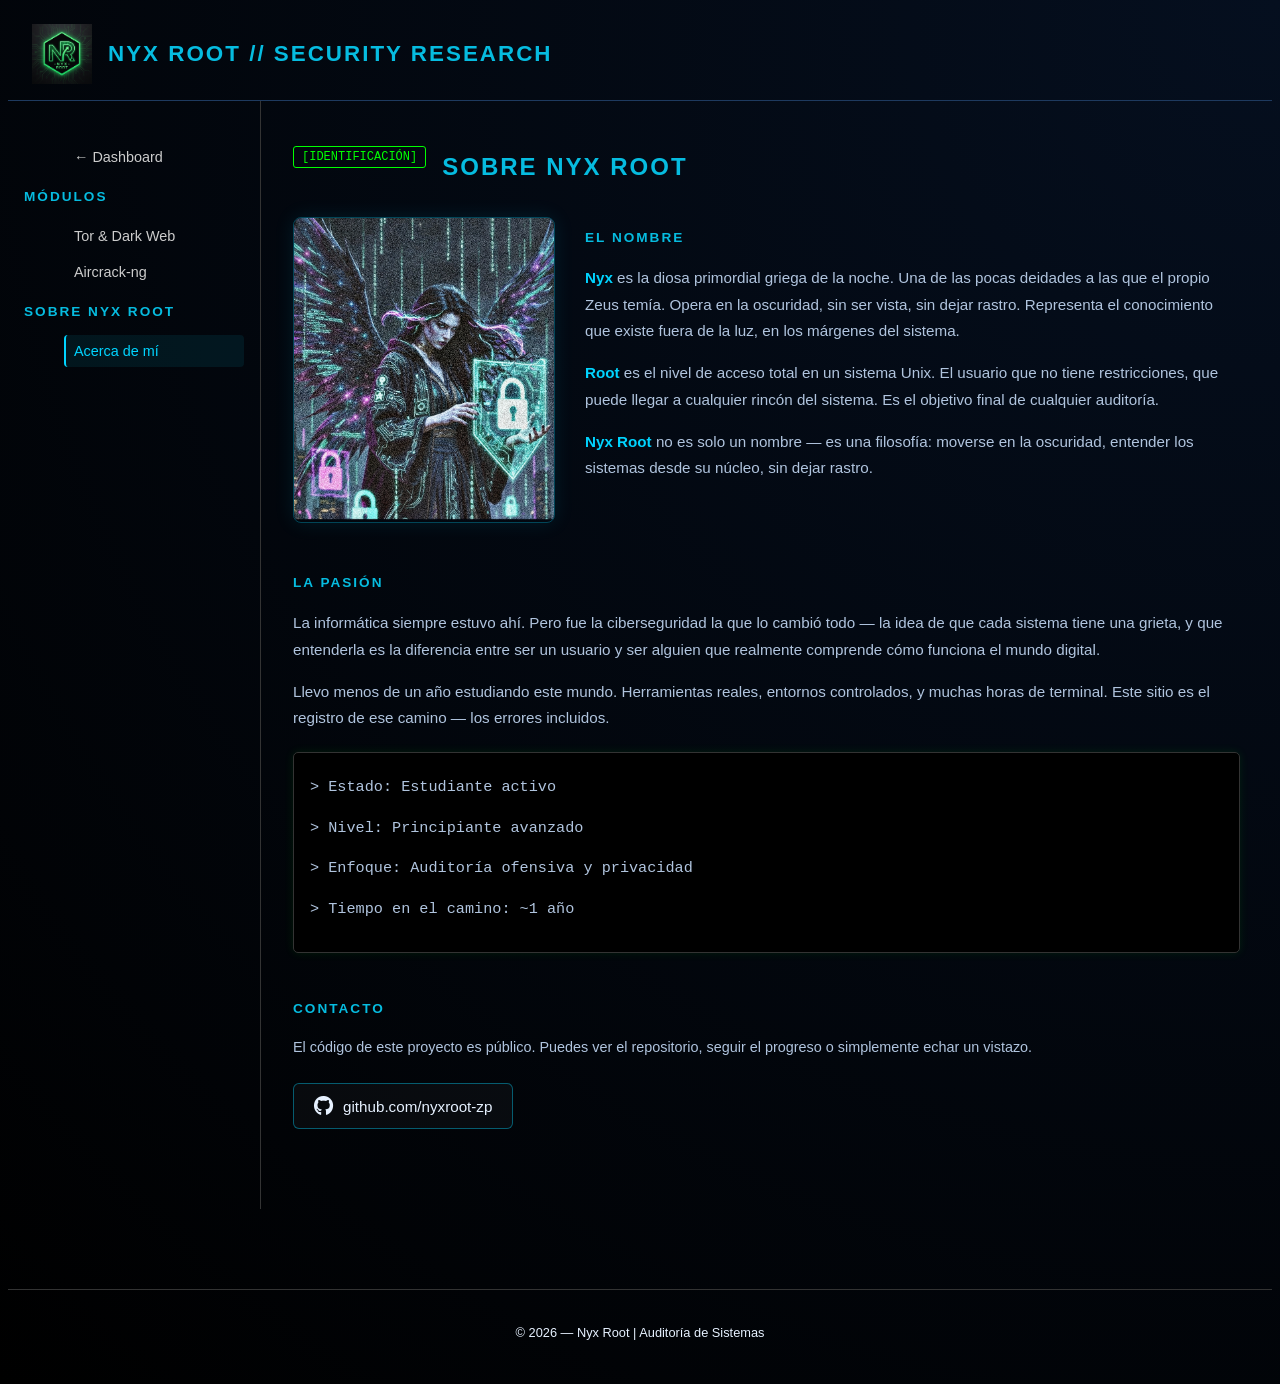
==== about.html @ 3564d85b "Páginas ABOUT" ====
<!DOCTYPE html>
<html lang="es">
    <head>
        <meta charset="UTF-8">
        <meta name="viewport" content="width=device-width, initial-scale=1.0">
        <title>Sobre Nyx Root // Security Research</title>
        <link rel="stylesheet" href="style.css">
        <link rel="stylesheet" href="about.css">
        <link rel="icon" href="favicon.ico" type="image/x-icon">
        <link rel="stylesheet" href="https://cdnjs.cloudflare.com/ajax/libs/font-awesome/6.5.0/css/all.min.css">
    </head>
    <body>

        <header>
            <div class="header-inner">
                <img src="Icono Nyx Root.png" alt="Logo Nyx Root" class="logo">
                <h1>Nyx Root // Security Research</h1>
            </div>
        </header>

        <div class="contenedor-principal">

            <nav class="sidebar">
                <div class="sidebar-seccion">
                    <ul>
                        <li><a href="index.html">← Dashboard</a></li>
                    </ul>
                    <h3>Módulos</h3>
                    <ul>
                        <li><a href="tor-darkweb.html">Tor &amp; Dark Web</a></li>
                        <li><a href="#">Aircrack-ng</a></li>
                    </ul>
                </div>
                <div class="sidebar-seccion">
                    <h3>Sobre Nyx Root</h3>
                    <ul>
                        <li><a href="about.html" class="modulo-activo">Acerca de mí</a></li>
                    </ul>
                </div>
            </nav>

            <main class="contenido">

              
                <div class="modulo-header">
                    <span class="modulo-badge">[IDENTIFICACIÓN]</span>
                    <h2>Sobre Nyx Root</h2>
                </div>

                <section class="about-seccion nombre-seccion">
                    <div class="nyx-imagen">
                        <img src="goddess.jpg" alt="Nyx, diosa de la noche" class="foto-nyx">
                    </div>
                    <div class="nyx-texto">
                        <h3>El Nombre</h3>
                        <p>
                            <span class="highlight">Nyx</span> es la diosa primordial griega de la noche.
                            Una de las pocas deidades a las que el propio Zeus temía. Opera en la oscuridad,
                            sin ser vista, sin dejar rastro. Representa el conocimiento que existe fuera de la luz,
                            en los márgenes del sistema.
                        </p>
                        <p>
                            <span class="highlight">Root</span> es el nivel de acceso total en un sistema Unix.
                            El usuario que no tiene restricciones, que puede llegar a cualquier rincón del sistema.
                            Es el objetivo final de cualquier auditoría.
                        </p>
                        <p>
                            <span class="highlight">Nyx Root</span> no es solo un nombre — es una filosofía:
                            moverse en la oscuridad, entender los sistemas desde su núcleo,
                            sin dejar rastro.
                        </p>
                    </div>
                </section>

                <section class="about-seccion">
                    <h3>La Pasión</h3>
                    <div class="pasion-bloque">
                        <p>
                            La informática siempre estuvo ahí. Pero fue la ciberseguridad la que lo cambió todo —
                            la idea de que cada sistema tiene una grieta, y que entenderla es la diferencia entre
                            ser un usuario y ser alguien que realmente comprende cómo funciona el mundo digital.
                        </p>
                        <p>
                            Llevo menos de un año estudiando este mundo.
                            Herramientas reales, entornos controlados, y muchas horas de terminal.
                            Este sitio es el registro de ese camino — los errores incluidos.
                        </p>
                        <div class="log-caja" style="margin-top: 20px;">
                            <p class="entrada-log">> Estado: Estudiante activo</p>
                            <p class="entrada-log">> Nivel: Principiante avanzado</p>
                            <p class="entrada-log">> Enfoque: Auditoría ofensiva y privacidad</p>
                            <p class="entrada-log">> Tiempo en el camino: ~1 año</p>
                        </div>
                    </div>
                </section>

                <section class="about-seccion contacto-seccion">
                    <h3>Contacto</h3>
                    <p>El código de este proyecto es público. Puedes ver el repositorio, seguir el progreso o simplemente echar un vistazo.</p>
                    <a href="https://github.com/nyxroot-zp" target="_blank" class="github-btn">
                        <i class="fa-brands fa-github"></i>
                        github.com/nyxroot-zp
                    </a>
                </section>

            </main>
        </div>

        <footer>
            <p>&copy; 2026 — Nyx Root | Auditoría de Sistemas</p>
        </footer>

    </body>
</html>
---- style.css ----
body {
    background: radial-gradient(circle at top right, #050f1f, #000);
    min-height: 100vh;
    color: #e6f1ff;
    font-family: 'Segoe UI', sans-serif;
}
 
header {
    border-bottom: 1px solid #1e3a5f;
    padding: 16px 24px;
}
 
.header-inner {
    display: flex;
    align-items: center;
    gap: 16px;
}
 
.logo {
    width: 60px;
    height: auto;
    vertical-align: middle;
}
 
h1 {
    color: #06bce0;
    font-size: 1.4em;
    text-transform: uppercase;
    letter-spacing: 2px;
    white-space: nowrap;
}
 
h2, h3 {
    color: #06bce0;
    text-transform: uppercase;
    letter-spacing: 2px;
}
.contenedor-principal {
    display: flex;
    min-height: calc(100vh - 130px);
}
 
.sidebar {
    width: 220px;
    flex-shrink: 0;
    border-right: 1px solid #333;
    padding: 24px 16px;
}
 
.sidebar h3 {
    margin-bottom: 16px;
    font-size: 0.85em;
    color: #06bce0;
}
 
.sidebar ul {
    list-style: none;
}
 
.sidebar ul li {
    margin-bottom: 4px;
}
 
.sidebar ul li a {
    display: block;
    color: #cccccc;
    text-decoration: none;
    padding: 8px 10px;
    border-radius: 4px;
    font-size: 0.9em;
    transition: background 0.2s ease, color 0.2s ease;
}
 
.sidebar ul li a:hover {
    color: #00d4ff;
    background: rgba(0, 212, 255, 0.08);
}

.contenido {
    flex: 1;
    padding: 32px;
}
 
.contenido h2 {
    margin-bottom: 24px;
}
 
.log-caja {
    background: #000;
    overflow-x: auto;
    color: #00ff00;
    font-family: 'Courier New', monospace;
    padding: 16px;
    border: 1px solid #333;
    border-radius: 5px;
    margin: 20px 0;
    box-shadow: 0 0 10px rgba(0, 255, 0, 0.1);
    transition: border-color 0.3s ease, box-shadow 0.3s ease;
}
 
.log-caja:hover {
    border-color: #00d4ff;
    box-shadow: 0 0 15px rgba(0, 212, 255, 0.3);
}
 
.entrada-log {
    margin: 5px 0;
    font-size: 0.9em;
}
 
p {
    color: #e6f1ff;
    line-height: 1.6;
}
.video-cyber {
    margin: 32px auto;
    max-width: 640px;
}
 
.video-cyber video {
    border: 1px solid #1e3a5f;
    border-radius: 3px;
}
.tech-stack {
    margin-top: 40px;
}
 
.tech-stack h3 {
    margin-bottom: 16px;
}
 
.grid-herramientas {
    display: grid;
    grid-template-columns: repeat(2, 1fr);
    gap: 15px;
    margin-top: 15px;
}
 
.tarjeta {
    background: rgba(255, 255, 255, 0.05);
    backdrop-filter: blur(10px);
    border: 1px solid rgba(0, 212, 255, 0.3);
    padding: 15px;
    text-align: center;
    border-radius: 8px;
    color: #e6f1ff;
    transition: background 0.3s ease, border-color 0.3s ease;
}
 
.tarjeta:hover {
    background: rgba(0, 212, 255, 0.1);
    border-color: #00d4ff;
}
footer {
    text-align: center;
    margin-top: 80px;
    color: #555;
    font-size: 0.8em;
    border-top: 1px solid #333;
    padding: 20px;
}
 
@media (max-width: 768px) {
    .contenedor-principal {
        flex-direction: column;
    }
 
    .sidebar {
        width: 100%;
        border-right: none;
        border-bottom: 1px solid #333;
        margin-bottom: 20px;
    }
 
    .grid-herramientas {
        grid-template-columns: repeat(2, 1fr);
    }
 
    h1, h2 {
        font-size: 1em;
        white-space: normal;
    }
}
 
@media (min-width: 769px) {
    .grid-herramientas {
        grid-template-columns: repeat(4, 1fr);
    }
}
.estado-sistema {
    display: flex;
    gap: 20px;
    margin-top: 16px;
    font-family: 'Courier New', monospace;
    font-size: 0.78em;
    color: #556;
}

CSS DE LA PAGINA DE DARkwEB TAMBIEN PARA VIDEOS -------------------------------

.sidebar ul li a.modulo-activo {
    color: #00d4ff;
    background: rgba(0, 212, 255, 0.08);
    border-left: 2px solid #00d4ff;
    padding-left: 8px;
}
.modulo-header {
    display: flex;
    align-items: center;
    gap: 16px;
    margin-bottom: 28px;
}
 
.modulo-badge {
    font-family: 'Courier New', monospace;
    font-size: 0.75em;
    color: #00ff00;
    border: 1px solid #00ff00;
    padding: 3px 8px;
    border-radius: 3px;
    white-space: nowrap;
}
 
.modulo-header h2 {
    margin-bottom: 0;
}
 
.info-bloque {
    display: grid;
    grid-template-columns: 1fr 1fr;
    gap: 24px;
    margin-bottom: 40px;
}
 
.info-columna {
    background: rgba(255, 255, 255, 0.03);
    border: 1px solid #1e3a5f;
    border-radius: 6px;
    padding: 20px;
}
 
.info-columna h3 {
    font-size: 0.85em;
    margin-bottom: 12px;
}
 
.info-columna p {
    font-size: 0.92em;
    color: #b0c4de;
    line-height: 1.7;
}
 
.video-modulo {
    margin-bottom: 48px;
}
 
.video-modulo h3 {
    font-size: 0.85em;
    margin-bottom: 16px;
}
 
.grabaciones h3 {
    font-size: 0.85em;
    margin-bottom: 8px;
}
 
.grabaciones-desc {
    font-size: 0.85em;
    color: #556;
    margin-bottom: 24px;
}
 
.video-lista {
    display: flex;
    flex-direction: column;
    gap: 32px;
}
 
.video-parte {
    border: 1px solid rgba(0, 212, 255, 0.2);
    border-radius: 8px;
    overflow: hidden;
    transition: border-color 0.3s ease;
}
 
.video-parte:hover {
    border-color: #00d4ff;
}
 
.parte-header {
    display: flex;
    align-items: center;
    gap: 12px;
    padding: 12px 16px;
    background: rgba(0, 212, 255, 0.05);
    border-bottom: 1px solid rgba(0, 212, 255, 0.15);
}
 
.parte-num {
    font-family: 'Courier New', monospace;
    font-size: 0.8em;
    color: #00d4ff;
    white-space: nowrap;
}
 
.parte-titulo {
    font-size: 0.9em;
    color: #e6f1ff;
}
 
.video-parte video {
    display: block;
    width: 100%;
}
@media (max-width: 768px) {
    .info-bloque {
        grid-template-columns: 1fr;
    }
 
    .modulo-header {
        flex-direction: column;
        align-items: flex-start;
        gap: 8px;
    }
}
 

CSS DE LA PAGINA DE ACERCA DE MI -------------------------------

.sidebar-seccion {
    margin-bottom: 32px;
}
.sidebar ul li a.modulo-activo {
    color: #00d4ff;
    background: rgba(0, 212, 255, 0.08);
    border-left: 2px solid #00d4ff;
    padding-left: 8px;
}

.modulo-header {
    display: flex;
    align-items: center;
    gap: 16px;
    margin-bottom: 36px;
}
 
.modulo-badge {
    font-family: 'Courier New', monospace;
    font-size: 0.75em;
    color: #00ff00;
    border: 1px solid #00ff00;
    padding: 3px 8px;
    border-radius: 3px;
    white-space: nowrap;
}
 
.modulo-header h2 {
    margin-bottom: 0;
}

.about-seccion {
    margin-bottom: 48px;
}
 
.about-seccion h3 {
    font-size: 0.85em;
    margin-bottom: 20px;
}
 
.nombre-seccion {
    display: grid;
    grid-template-columns: 260px 1fr;
    gap: 32px;
    align-items: start;
}
 
.foto-nyx {
    width: 100%;
    border-radius: 8px;
    border: 1px solid rgba(0, 212, 255, 0.3);
    box-shadow: 0 0 20px rgba(0, 212, 255, 0.1);
}
 
.nyx-texto p {
    margin-bottom: 14px;
    font-size: 0.95em;
    color: #b0c4de;
    line-height: 1.75;
}
 
.highlight {
    color: #00d4ff;
    font-weight: bold;
}

.pasion-bloque p {
    margin-bottom: 14px;
    font-size: 0.95em;
    color: #b0c4de;
    line-height: 1.75;
}
 
.github-btn {
    display: inline-flex;
    align-items: center;
    gap: 10px;
    margin-top: 16px;
    padding: 12px 20px;
    border: 1px solid rgba(0, 212, 255, 0.4);
    border-radius: 6px;
    color: #e6f1ff;
    text-decoration: none;
    font-size: 0.95em;
    background: rgba(255, 255, 255, 0.03);
    transition: background 0.3s ease, border-color 0.3s ease;
}
 
.github-btn i {
    font-size: 1.3em;
}
 
.github-btn:hover {
    background: rgba(0, 212, 255, 0.08);
    border-color: #00d4ff;
    color: #00d4ff;
}
 
.contacto-seccion p {
    font-size: 0.9em;
    color: #b0c4de;
    margin-bottom: 8px;
}
 
/* --- Responsive --- */
@media (max-width: 768px) {
    .nombre-seccion {
        grid-template-columns: 1fr;
    }
 
    .foto-nyx {
        max-width: 220px;
        margin: 0 auto;
        display: block;
    }
 
    .modulo-header {
        flex-direction: column;
        align-items: flex-start;
        gap: 8px;
    }
}
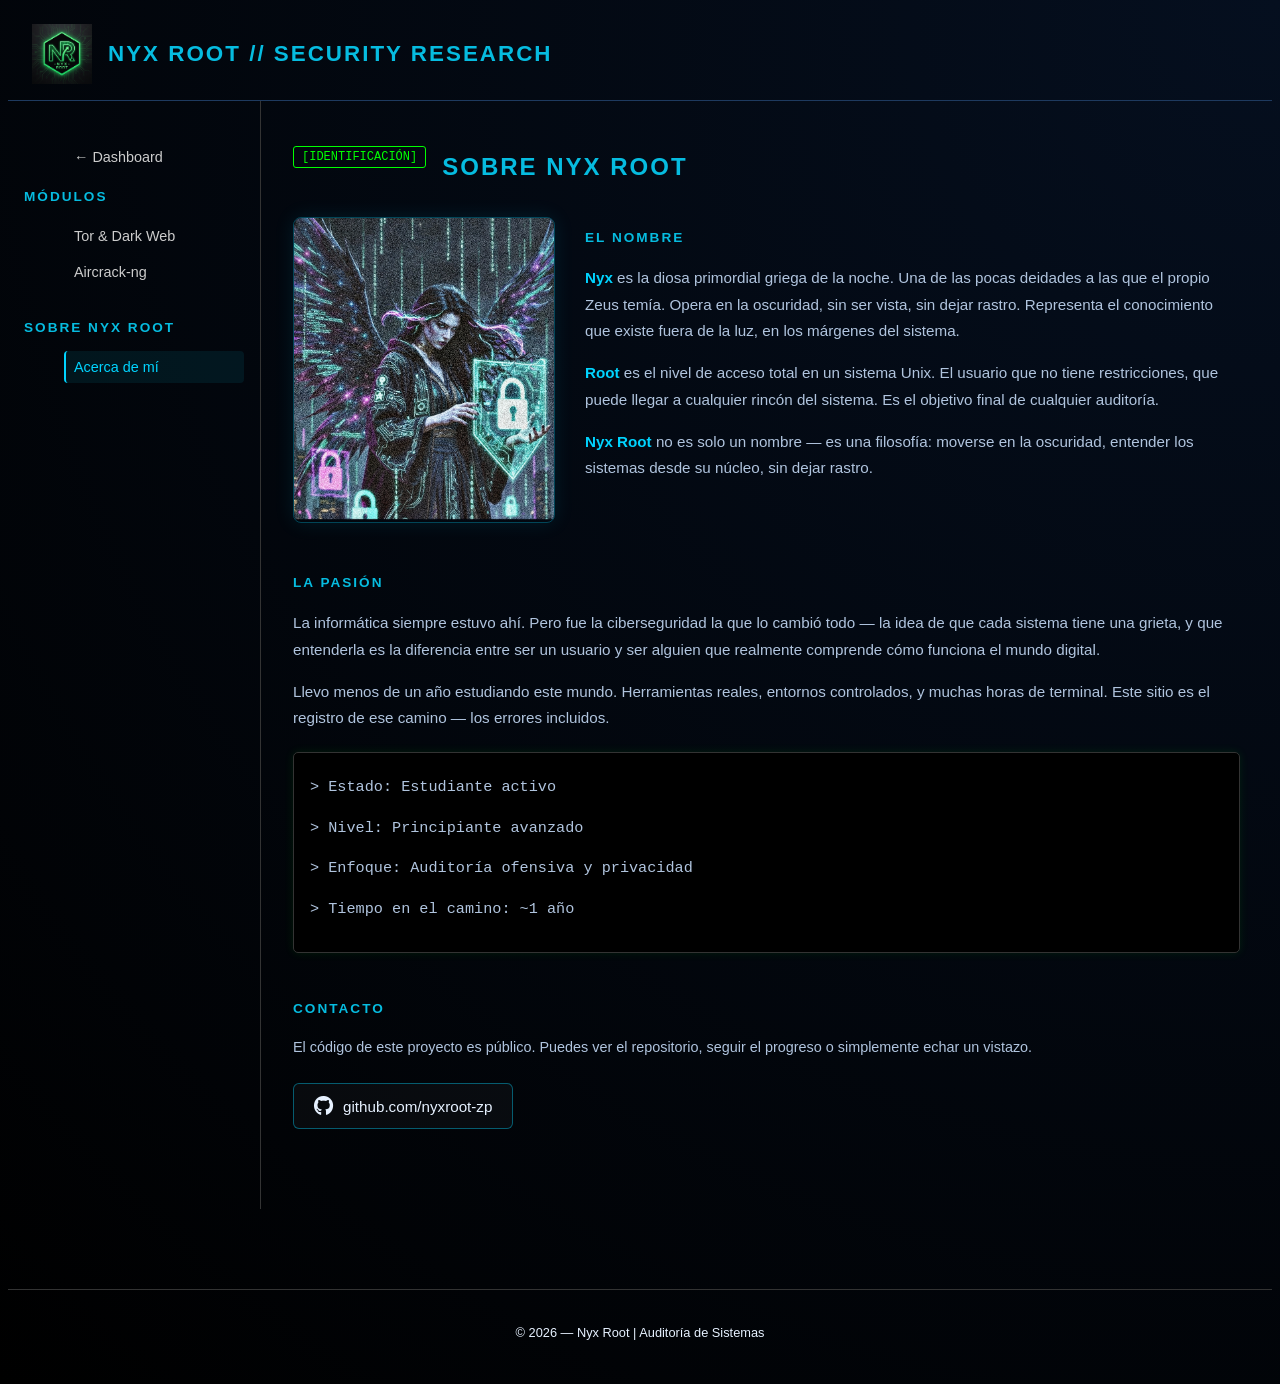
==== commit bad31a13: "INTENTO FINAL" ====
--- a/about.html
+++ b/about.html
@@ -5,7 +5,6 @@
         <meta name="viewport" content="width=device-width, initial-scale=1.0">
         <title>Sobre Nyx Root // Security Research</title>
         <link rel="stylesheet" href="style.css">
-        <link rel="stylesheet" href="about.css">
         <link rel="icon" href="favicon.ico" type="image/x-icon">
         <link rel="stylesheet" href="https://cdnjs.cloudflare.com/ajax/libs/font-awesome/6.5.0/css/all.min.css">
     </head>
--- a/style.css
+++ b/style.css
@@ -196,8 +196,7 @@
     color: #556;
 }
 
-CSS DE LA PAGINA DE DARkwEB TAMBIEN PARA VIDEOS -------------------------------
-
+/* CSS DE LA PAGINA DE DARKWEB */ 
 .sidebar ul li a.modulo-activo {
     color: #00d4ff;
     background: rgba(0, 212, 255, 0.08);
@@ -325,8 +324,7 @@
 }
  
 
-CSS DE LA PAGINA DE ACERCA DE MI -------------------------------
-
+/* CSS DE LA PAGINA DE ACERCA DE MI */
 .sidebar-seccion {
     margin-bottom: 32px;
 }
@@ -372,6 +370,18 @@
     grid-template-columns: 260px 1fr;
     gap: 32px;
     align-items: start;
+}
+
+@media (max-width: 768px) {
+    .nombre-seccion {
+        grid-template-columns: 1fr;
+    }
+
+    .foto-nyx {
+        max-width: 100%;
+        width: 100%;
+        margin: 0 0 16px 0;
+    }
 }
  
 .foto-nyx {
@@ -431,7 +441,6 @@
     margin-bottom: 8px;
 }
  
-/* --- Responsive --- */
 @media (max-width: 768px) {
     .nombre-seccion {
         grid-template-columns: 1fr;
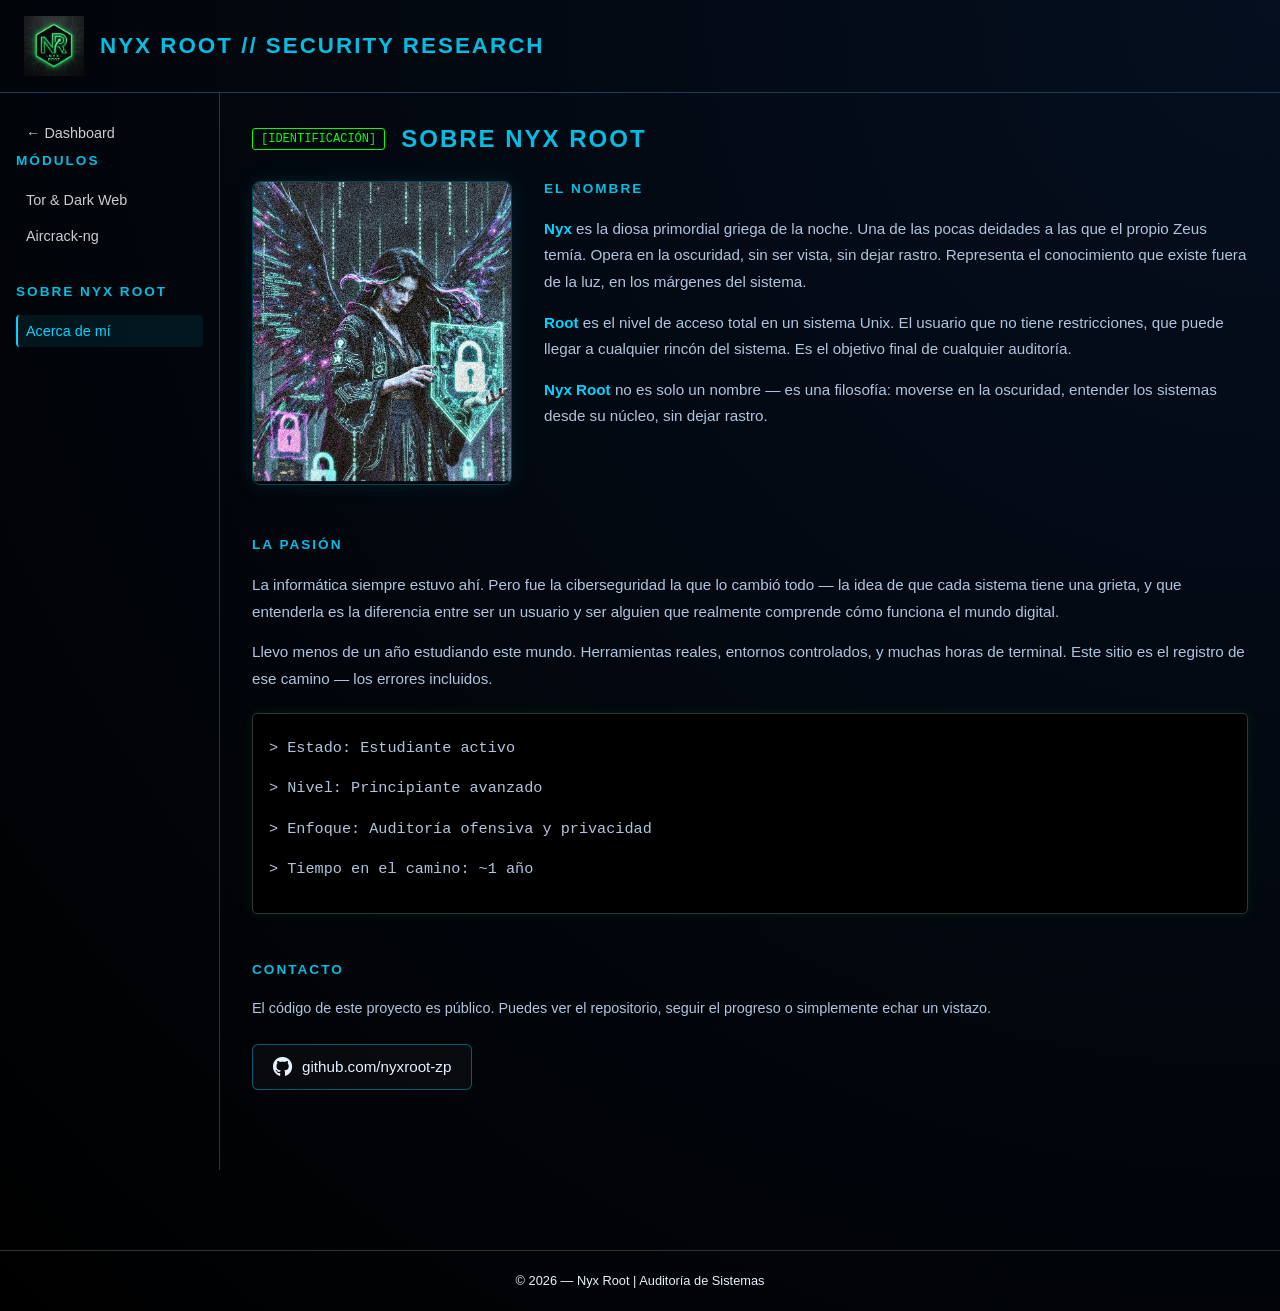
==== commit ab5e6aa1: "Página de Aircrack" ====
--- a/about.html
+++ b/about.html
@@ -27,7 +27,7 @@
                     <h3>Módulos</h3>
                     <ul>
                         <li><a href="tor-darkweb.html">Tor &amp; Dark Web</a></li>
-                        <li><a href="#">Aircrack-ng</a></li>
+                        <li><a href="aircrack.html">Aircrack-ng</a></li>
                     </ul>
                 </div>
                 <div class="sidebar-seccion">
--- a/style.css
+++ b/style.css
@@ -1,3 +1,14 @@
+/* ============================================
+   NYX ROOT — Estilos globales
+   ============================================ */
+ 
+/* --- Reset y base --- */
+*, *::before, *::after {
+    box-sizing: border-box;
+    margin: 0;
+    padding: 0;
+}
+ 
 body {
     background: radial-gradient(circle at top right, #050f1f, #000);
     min-height: 100vh;
@@ -5,6 +16,7 @@
     font-family: 'Segoe UI', sans-serif;
 }
  
+/* --- Header --- */
 header {
     border-bottom: 1px solid #1e3a5f;
     padding: 16px 24px;
@@ -35,16 +47,23 @@
     text-transform: uppercase;
     letter-spacing: 2px;
 }
+ 
+/* --- Layout principal --- */
 .contenedor-principal {
     display: flex;
     min-height: calc(100vh - 130px);
 }
  
+/* --- Sidebar --- */
 .sidebar {
     width: 220px;
     flex-shrink: 0;
     border-right: 1px solid #333;
     padding: 24px 16px;
+}
+ 
+.sidebar-seccion {
+    margin-bottom: 32px;
 }
  
 .sidebar h3 {
@@ -75,7 +94,15 @@
     color: #00d4ff;
     background: rgba(0, 212, 255, 0.08);
 }
-
+ 
+.sidebar ul li a.modulo-activo {
+    color: #00d4ff;
+    background: rgba(0, 212, 255, 0.08);
+    border-left: 2px solid #00d4ff;
+    padding-left: 8px;
+}
+ 
+/* --- Contenido principal --- */
 .contenido {
     flex: 1;
     padding: 32px;
@@ -85,6 +112,7 @@
     margin-bottom: 24px;
 }
  
+/* --- Terminal de logs --- */
 .log-caja {
     background: #000;
     overflow-x: auto;
@@ -108,19 +136,25 @@
     font-size: 0.9em;
 }
  
+/* --- Párrafos --- */
 p {
     color: #e6f1ff;
     line-height: 1.6;
 }
+ 
+/* --- Vídeo de presentación --- */
 .video-cyber {
     margin: 32px auto;
     max-width: 640px;
 }
  
 .video-cyber video {
+    width: 100%;
     border: 1px solid #1e3a5f;
     border-radius: 3px;
 }
+ 
+/* --- Cuadros --- */
 .tech-stack {
     margin-top: 40px;
 }
@@ -151,6 +185,18 @@
     background: rgba(0, 212, 255, 0.1);
     border-color: #00d4ff;
 }
+ 
+/* --- Estado sistema --- */
+.estado-sistema {
+    display: flex;
+    gap: 20px;
+    margin-top: 16px;
+    font-family: 'Courier New', monospace;
+    font-size: 0.78em;
+    color: #556;
+}
+ 
+/* --- Footer --- */
 footer {
     text-align: center;
     margin-top: 80px;
@@ -160,49 +206,7 @@
     padding: 20px;
 }
  
-@media (max-width: 768px) {
-    .contenedor-principal {
-        flex-direction: column;
-    }
- 
-    .sidebar {
-        width: 100%;
-        border-right: none;
-        border-bottom: 1px solid #333;
-        margin-bottom: 20px;
-    }
- 
-    .grid-herramientas {
-        grid-template-columns: repeat(2, 1fr);
-    }
- 
-    h1, h2 {
-        font-size: 1em;
-        white-space: normal;
-    }
-}
- 
-@media (min-width: 769px) {
-    .grid-herramientas {
-        grid-template-columns: repeat(4, 1fr);
-    }
-}
-.estado-sistema {
-    display: flex;
-    gap: 20px;
-    margin-top: 16px;
-    font-family: 'Courier New', monospace;
-    font-size: 0.78em;
-    color: #556;
-}
-
-/* CSS DE LA PAGINA DE DARKWEB */ 
-.sidebar ul li a.modulo-activo {
-    color: #00d4ff;
-    background: rgba(0, 212, 255, 0.08);
-    border-left: 2px solid #00d4ff;
-    padding-left: 8px;
-}
+/* Header para todo el sitio */
 .modulo-header {
     display: flex;
     align-items: center;
@@ -224,6 +228,7 @@
     margin-bottom: 0;
 }
  
+/* Tor y Dark Web */
 .info-bloque {
     display: grid;
     grid-template-columns: 1fr 1fr;
@@ -270,9 +275,10 @@
 }
  
 .video-lista {
-    display: flex;
-    flex-direction: column;
-    gap: 32px;
+    display: grid;
+    grid-template-columns: repeat(2, 1fr);
+    gap: 24px;
+    max-width: 700px;
 }
  
 .video-parte {
@@ -307,55 +313,7 @@
     color: #e6f1ff;
 }
  
-.video-parte video {
-    display: block;
-    width: 100%;
-}
-@media (max-width: 768px) {
-    .info-bloque {
-        grid-template-columns: 1fr;
-    }
- 
-    .modulo-header {
-        flex-direction: column;
-        align-items: flex-start;
-        gap: 8px;
-    }
-}
- 
-
-/* CSS DE LA PAGINA DE ACERCA DE MI */
-.sidebar-seccion {
-    margin-bottom: 32px;
-}
-.sidebar ul li a.modulo-activo {
-    color: #00d4ff;
-    background: rgba(0, 212, 255, 0.08);
-    border-left: 2px solid #00d4ff;
-    padding-left: 8px;
-}
-
-.modulo-header {
-    display: flex;
-    align-items: center;
-    gap: 16px;
-    margin-bottom: 36px;
-}
- 
-.modulo-badge {
-    font-family: 'Courier New', monospace;
-    font-size: 0.75em;
-    color: #00ff00;
-    border: 1px solid #00ff00;
-    padding: 3px 8px;
-    border-radius: 3px;
-    white-space: nowrap;
-}
- 
-.modulo-header h2 {
-    margin-bottom: 0;
-}
-
+/* Sobre mi */
 .about-seccion {
     margin-bottom: 48px;
 }
@@ -371,18 +329,6 @@
     gap: 32px;
     align-items: start;
 }
-
-@media (max-width: 768px) {
-    .nombre-seccion {
-        grid-template-columns: 1fr;
-    }
-
-    .foto-nyx {
-        max-width: 100%;
-        width: 100%;
-        margin: 0 0 16px 0;
-    }
-}
  
 .foto-nyx {
     width: 100%;
@@ -402,7 +348,7 @@
     color: #00d4ff;
     font-weight: bold;
 }
-
+ 
 .pasion-bloque p {
     margin-bottom: 14px;
     font-size: 0.95em;
@@ -441,15 +387,34 @@
     margin-bottom: 8px;
 }
  
+/* fotos */
 @media (max-width: 768px) {
-    .nombre-seccion {
+    .contenedor-principal {
+        flex-direction: column;
+    }
+ 
+    .sidebar {
+        width: 100%;
+        border-right: none;
+        border-bottom: 1px solid #333;
+        margin-bottom: 20px;
+    }
+ 
+    h1, h2 {
+        font-size: 1em;
+        white-space: normal;
+    }
+ 
+    .grid-herramientas {
+        grid-template-columns: repeat(2, 1fr);
+    }
+ 
+    .info-bloque {
         grid-template-columns: 1fr;
     }
  
-    .foto-nyx {
-        max-width: 220px;
-        margin: 0 auto;
-        display: block;
+    .video-lista {
+        grid-template-columns: 1fr;
     }
  
     .modulo-header {
@@ -457,4 +422,20 @@
         align-items: flex-start;
         gap: 8px;
     }
+ 
+    .nombre-seccion {
+        grid-template-columns: 1fr;
+    }
+ 
+    .foto-nyx {
+        max-width: 100%;
+        width: 100%;
+        margin: 0 0 16px 0;
+    }
+}
+ 
+@media (min-width: 769px) {
+    .grid-herramientas {
+        grid-template-columns: repeat(4, 1fr);
+    }
 }
